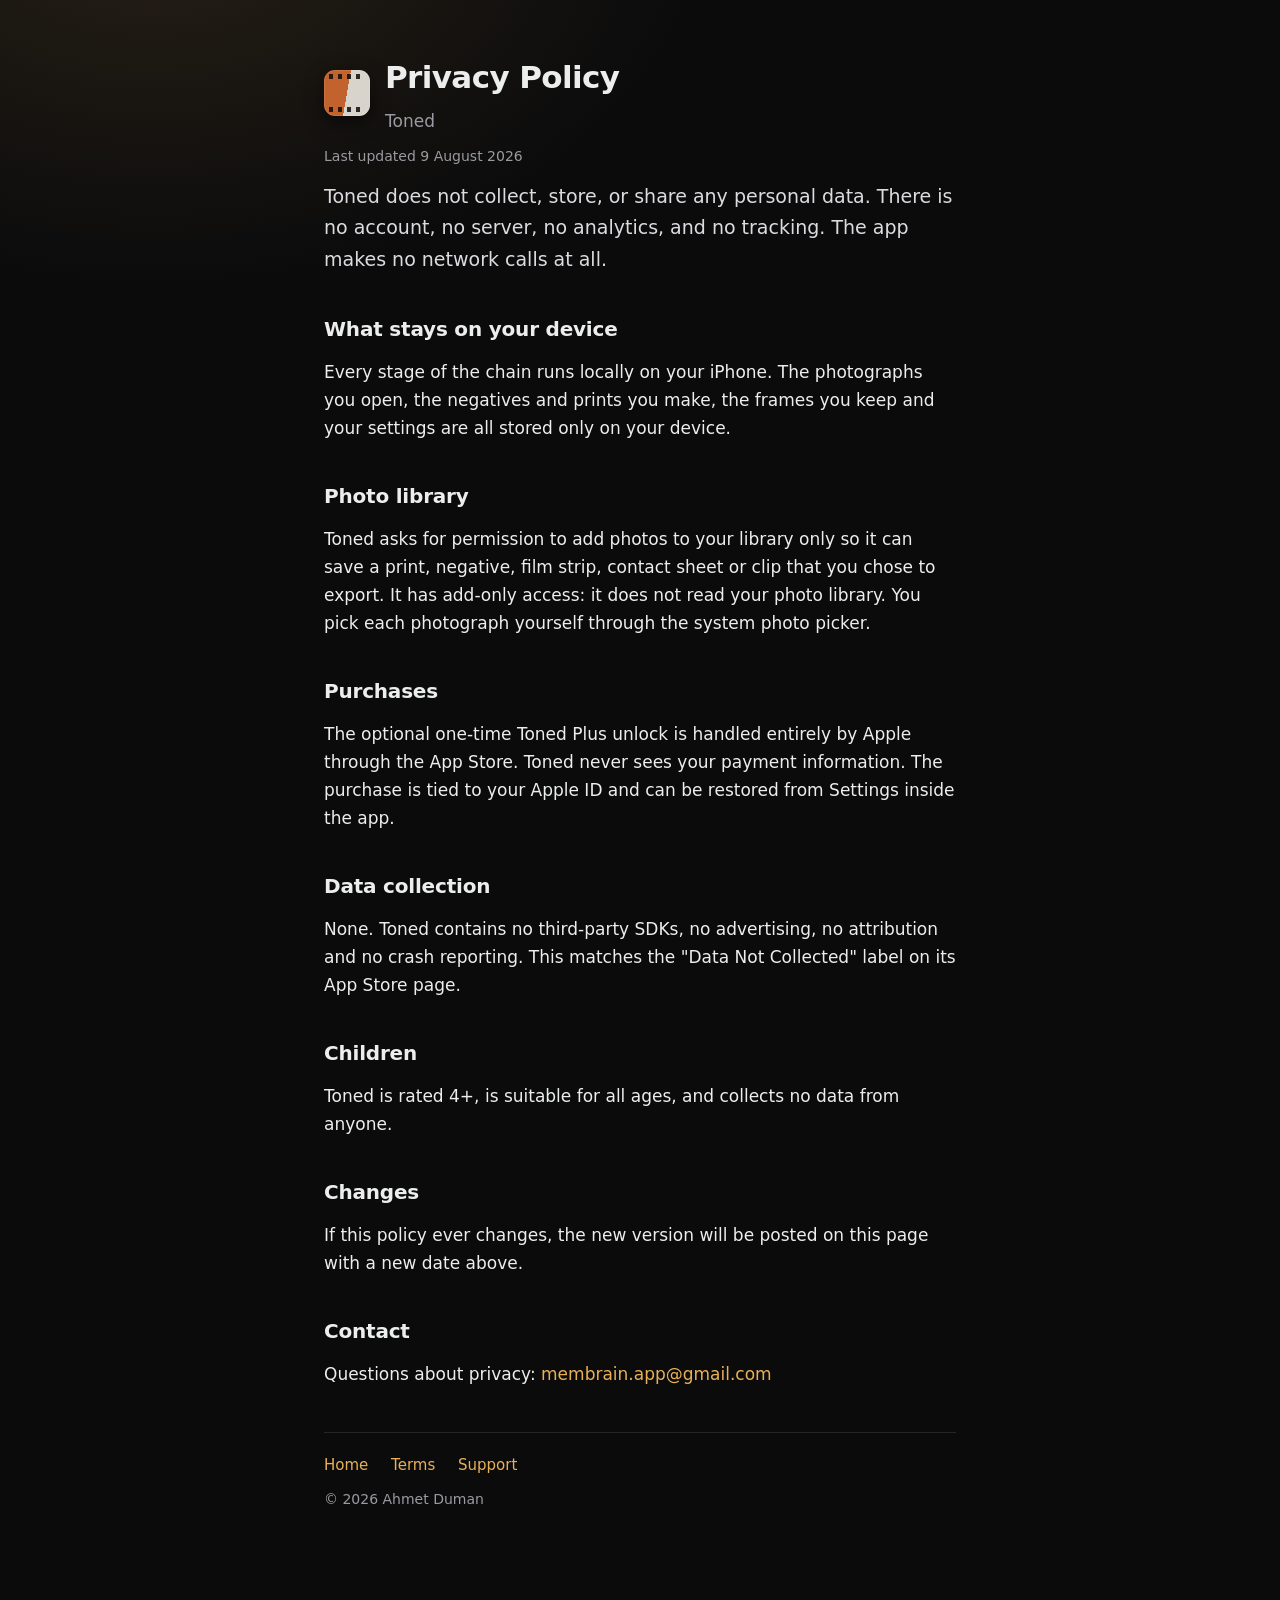
==== privacy.html @ 908f9905 "Toned site: landing, privacy, support, terms Static pages for the App Store listing's required URLs," ====
<!doctype html>
<html lang="en">
<head>
<meta charset="utf-8">
<meta name="viewport" content="width=device-width, initial-scale=1">
<title>Toned - Privacy Policy</title>
<meta name="description" content="Toned collects no data. It makes no network calls at all. Everything runs on your device.">
<link rel="stylesheet" href="style.css">
</head>
<body>
<div class="wrap">
  <header>
    <div class="mark" aria-hidden="true"></div>
    <div><h1>Privacy Policy</h1><p class="tag">Toned</p></div>
  </header>

  <p class="muted">Last updated 9 August 2026</p>

  <p class="lede">Toned does not collect, store, or share any personal data. There is no account, no
  server, no analytics, and no tracking. The app makes no network calls at all.</p>

  <h2>What stays on your device</h2>
  <p>Every stage of the chain runs locally on your iPhone. The photographs you open, the negatives and
  prints you make, the frames you keep and your settings are all stored only on your device.</p>

  <h2>Photo library</h2>
  <p>Toned asks for permission to add photos to your library only so it can save a print, negative,
  film strip, contact sheet or clip that you chose to export. It has add-only access: it does not read
  your photo library. You pick each photograph yourself through the system photo picker.</p>

  <h2>Purchases</h2>
  <p>The optional one-time Toned Plus unlock is handled entirely by Apple through the App Store. Toned
  never sees your payment information. The purchase is tied to your Apple ID and can be restored from
  Settings inside the app.</p>

  <h2>Data collection</h2>
  <p>None. Toned contains no third-party SDKs, no advertising, no attribution and no crash reporting.
  This matches the "Data Not Collected" label on its App Store page.</p>

  <h2>Children</h2>
  <p>Toned is rated 4+, is suitable for all ages, and collects no data from anyone.</p>

  <h2>Changes</h2>
  <p>If this policy ever changes, the new version will be posted on this page with a new date above.</p>

  <h2>Contact</h2>
  <p>Questions about privacy: <a href="mailto:membrain.app@gmail.com">membrain.app@gmail.com</a></p>

  <nav>
    <a href="index.html">Home</a>
    <a href="terms.html">Terms</a>
    <a href="support.html">Support</a>
  </nav>
  <p class="muted">&copy; 2026 Ahmet Duman</p>
</div>
</body>
</html>
---- style.css ----
/* Toned. The palette is the app's own: near-black card, safelight amber, warm paper for the
   surfaces that stand for a print. Anything else would make the site and the product look like
   two different things. */
:root{
  --ink:#0b0b0c; --raise:#141416; --line:#26262a;
  --text:#eceded; --soft:#9a9aa0;
  --amber:#e8b057; --paper:#f2eee6;
}
*{box-sizing:border-box}
html{-webkit-text-size-adjust:100%}
body{
  margin:0;background:var(--ink);color:var(--text);
  font:17px/1.65 -apple-system,BlinkMacSystemFont,"SF Pro Text",system-ui,Segoe UI,Roboto,sans-serif;
  /* One dim lamp, high and left, falling off into nothing. */
  background-image:radial-gradient(900px 620px at 12% -6%, rgba(232,176,87,.13), transparent 62%);
  background-repeat:no-repeat;
}
.wrap{max-width:680px;margin:0 auto;padding:52px 24px 88px}
header{display:flex;align-items:center;gap:15px;margin-bottom:10px}
/* The mark is the product in one glyph: a frame that is orange-masked negative on one side and
   printed on the other. */
.mark{width:46px;height:46px;border-radius:11px;flex:none;position:relative;overflow:hidden;
  background:linear-gradient(100deg,#c2622c 0 50%,#d8d4cc 50% 100%);
  box-shadow:0 0 0 1px rgba(255,255,255,.10) inset,0 6px 18px rgba(0,0,0,.55)}
.mark:before,.mark:after{content:"";position:absolute;left:5px;right:5px;height:5px;
  background:repeating-linear-gradient(90deg,rgba(11,11,12,.85) 0 4px,transparent 4px 9px)}
.mark:before{top:4px} .mark:after{bottom:4px}
h1{font-size:31px;margin:0;letter-spacing:-.02em}
h2{font-size:20px;margin:38px 0 10px;letter-spacing:-.01em}
.tag{color:var(--soft);margin:.2em 0 0}
p{margin:.7em 0}
a{color:var(--amber);text-decoration:none}
a:hover{text-decoration:underline}
.lede{font-size:19px;color:#dcdce0}
.card{background:var(--raise);border:1px solid var(--line);border-radius:14px;padding:18px 20px;margin:16px 0}
.card strong{display:block;margin-bottom:.25em}
.card p{margin:.4em 0 0;color:var(--soft)}
ul{padding-left:1.1em}
li{margin:.4em 0}
small,.muted{color:var(--soft);font-size:14px}
.kicker{font:600 13px/1.4 ui-monospace,SFMono-Regular,Menlo,monospace;letter-spacing:.16em;
  text-transform:uppercase;color:var(--soft);margin:0 0 6px}
nav{margin-top:44px;padding-top:20px;border-top:1px solid var(--line);font-size:15px}
nav a{margin-right:18px}
hr{border:none;border-top:1px solid var(--line);margin:28px 0}
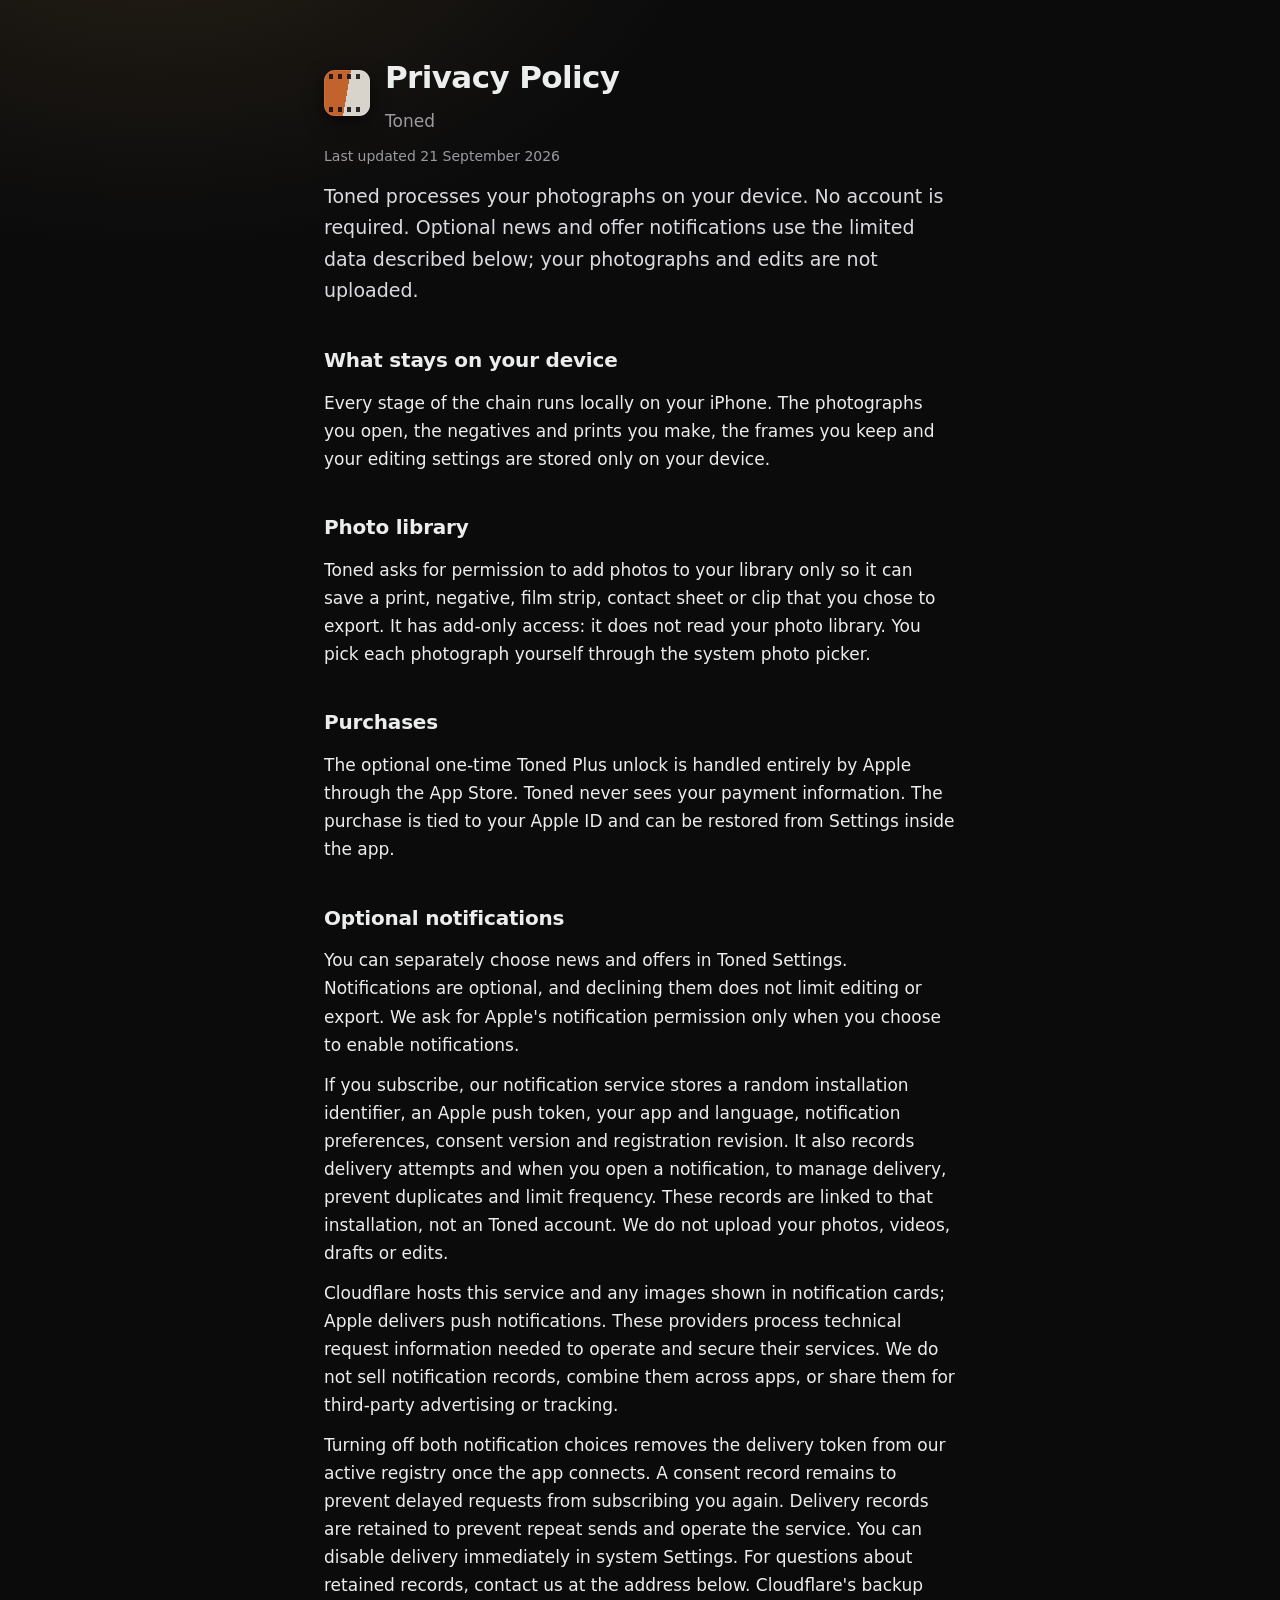
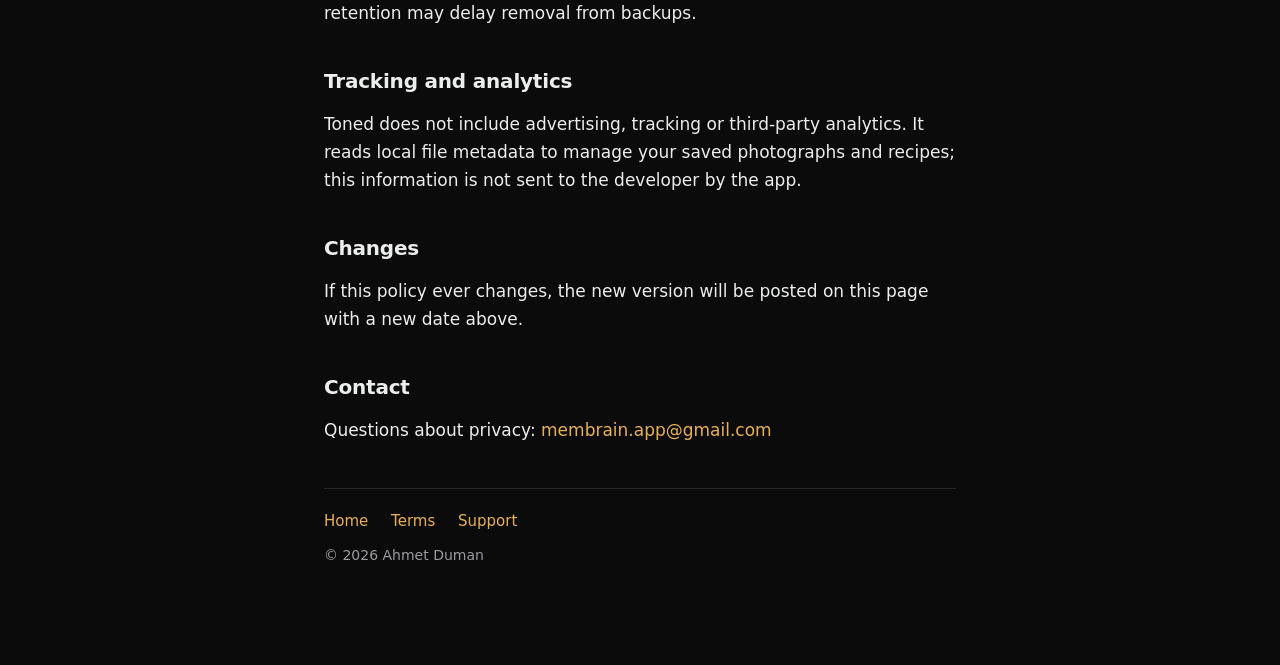
==== commit a679e354: "Disclose optional Toned notification data" ====
--- a/privacy.html
+++ b/privacy.html
@@ -4,7 +4,7 @@
 <meta charset="utf-8">
 <meta name="viewport" content="width=device-width, initial-scale=1">
 <title>Toned - Privacy Policy</title>
-<meta name="description" content="Toned collects no data. It makes no network calls at all. Everything runs on your device.">
+<meta name="description" content="How Toned handles your photos, purchases and optional notifications.">
 <link rel="stylesheet" href="style.css">
 </head>
 <body>
@@ -14,14 +14,13 @@
     <div><h1>Privacy Policy</h1><p class="tag">Toned</p></div>
   </header>
 
-  <p class="muted">Last updated 9 August 2026</p>
+  <p class="muted">Last updated 21 September 2026</p>
 
-  <p class="lede">Toned does not collect, store, or share any personal data. There is no account, no
-  server, no analytics, and no tracking. The app makes no network calls at all.</p>
+  <p class="lede">Toned processes your photographs on your device. No account is required. Optional news and offer notifications use the limited data described below; your photographs and edits are not uploaded.</p>
 
   <h2>What stays on your device</h2>
   <p>Every stage of the chain runs locally on your iPhone. The photographs you open, the negatives and
-  prints you make, the frames you keep and your settings are all stored only on your device.</p>
+  prints you make, the frames you keep and your editing settings are stored only on your device.</p>
 
   <h2>Photo library</h2>
   <p>Toned asks for permission to add photos to your library only so it can save a print, negative,
@@ -33,12 +32,9 @@
   never sees your payment information. The purchase is tied to your Apple ID and can be restored from
   Settings inside the app.</p>
 
-  <h2>Data collection</h2>
-  <p>None. Toned contains no third-party SDKs, no advertising, no attribution and no crash reporting.
-  This matches the "Data Not Collected" label on its App Store page.</p>
+<section><h2>Optional notifications</h2><p>You can separately choose news and offers in Toned Settings. Notifications are optional, and declining them does not limit editing or export. We ask for Apple's notification permission only when you choose to enable notifications.</p><p>If you subscribe, our notification service stores a random installation identifier, an Apple push token, your app and language, notification preferences, consent version and registration revision. It also records delivery attempts and when you open a notification, to manage delivery, prevent duplicates and limit frequency. These records are linked to that installation, not an Toned account. We do not upload your photos, videos, drafts or edits.</p><p>Cloudflare hosts this service and any images shown in notification cards; Apple delivers push notifications. These providers process technical request information needed to operate and secure their services. We do not sell notification records, combine them across apps, or share them for third-party advertising or tracking.</p><p>Turning off both notification choices removes the delivery token from our active registry once the app connects. A consent record remains to prevent delayed requests from subscribing you again. Delivery records are retained to prevent repeat sends and operate the service. You can disable delivery immediately in system Settings. For questions about retained records, contact us at the address below. Cloudflare's backup retention may delay removal from backups.</p></section>
+<section><h2>Tracking and analytics</h2><p>Toned does not include advertising, tracking or third-party analytics. It reads local file metadata to manage your saved photographs and recipes; this information is not sent to the developer by the app.</p></section>
 
-  <h2>Children</h2>
-  <p>Toned is rated 4+, is suitable for all ages, and collects no data from anyone.</p>
 
   <h2>Changes</h2>
   <p>If this policy ever changes, the new version will be posted on this page with a new date above.</p>
--- a/style.css
+++ b/style.css
@@ -40,6 +40,12 @@
 small,.muted{color:var(--soft);font-size:14px}
 .kicker{font:600 13px/1.4 ui-monospace,SFMono-Regular,Menlo,monospace;letter-spacing:.16em;
   text-transform:uppercase;color:var(--soft);margin:0 0 6px}
+/* The one thing the page asks of a visitor. Amber on ink, like the button in the app. */
+.cta{margin:20px 0 26px;display:flex;align-items:center;gap:14px;flex-wrap:wrap}
+.store-btn{display:inline-block;background:var(--amber);color:var(--ink);font-weight:600;
+  padding:11px 20px;border-radius:999px;letter-spacing:-.01em}
+.store-btn:hover{text-decoration:none;filter:brightness(1.07)}
+.cta .muted{flex:1;min-width:200px}
 nav{margin-top:44px;padding-top:20px;border-top:1px solid var(--line);font-size:15px}
 nav a{margin-right:18px}
 hr{border:none;border-top:1px solid var(--line);margin:28px 0}
